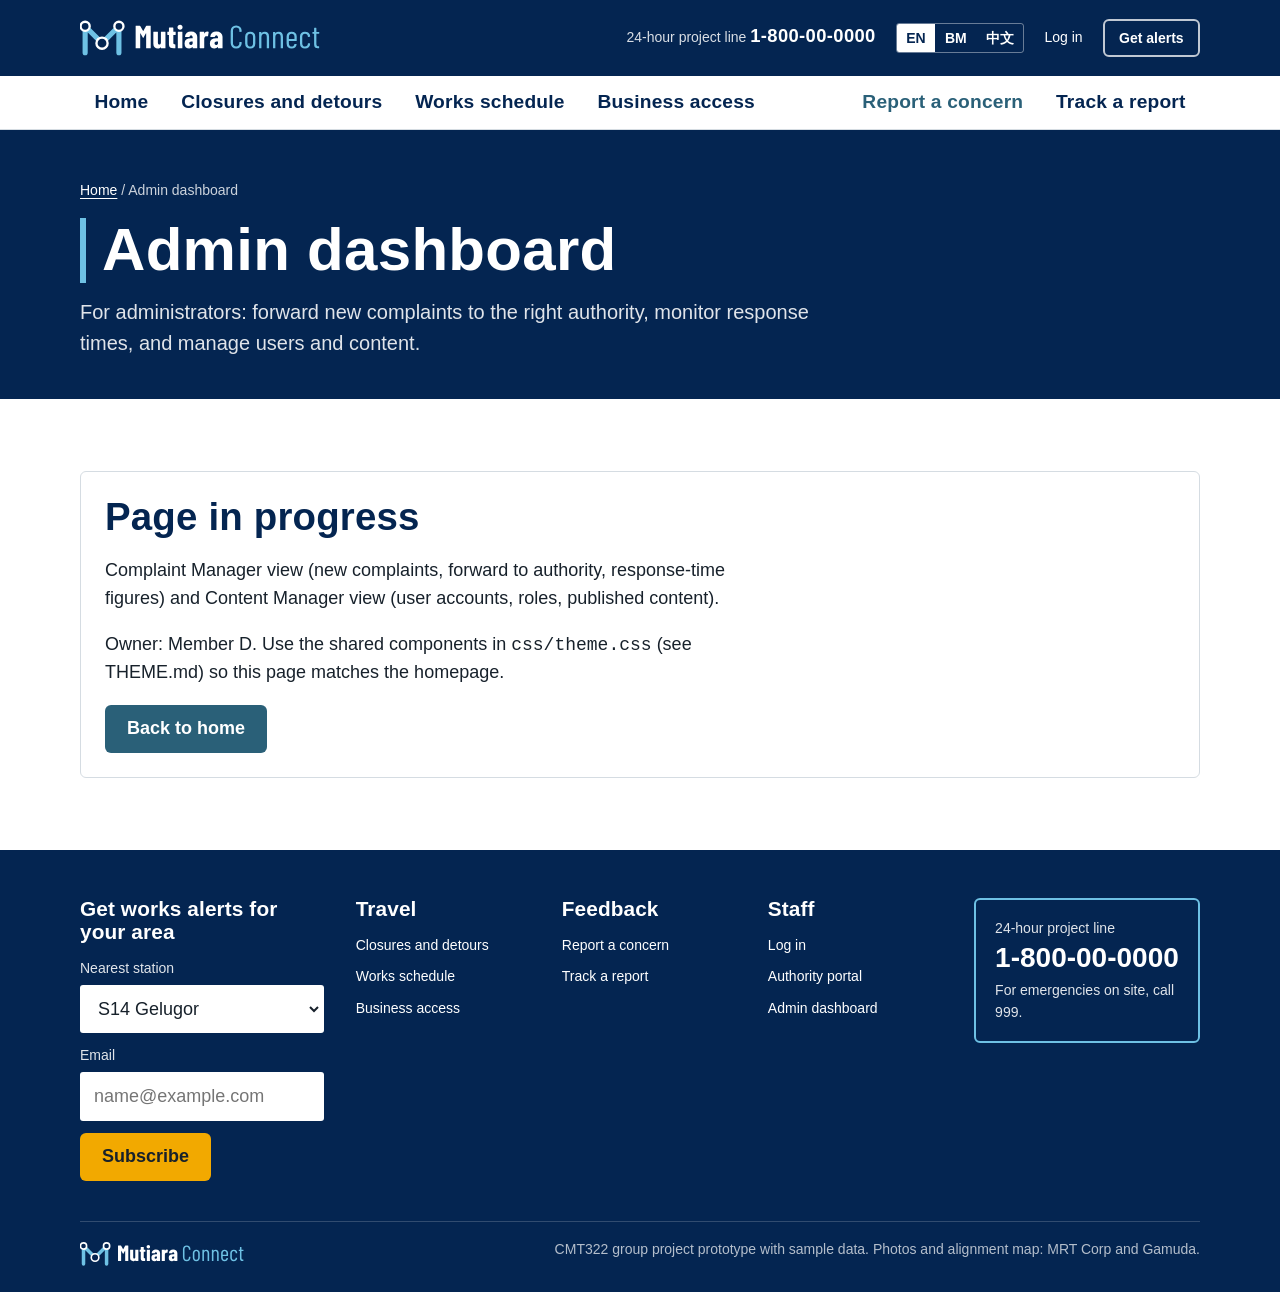
==== admin.html @ 2055960b "Add Mutiara Connect homepage, shared theme, logo and starter pages (admin, login, report, schedule, " ====
<!DOCTYPE html>
<html lang="en">
<head>
  <meta charset="utf-8">
  <meta name="viewport" content="width=device-width, initial-scale=1">
  <title>Admin dashboard | Mutiara Connect</title>
  <link rel="icon" href="images/brand/icon.svg" type="image/svg+xml">
  <link rel="stylesheet" href="css/theme.css?v=2">
  <!-- Page-specific styles go in a <style> block here or in css/admin.css -->
</head>
<body data-page="admin">
  <a class="skip-link" href="#main">Skip to main content</a>

  <!-- ===== HEADER (copy as-is to every page) ===== -->
  <header class="site-header">
    <div class="utility-bar">
      <div class="container">
        <a class="brand" href="index.html"><img src="images/brand/logo-white.svg" alt="Mutiara Connect home" width="331" height="60"></a>
        <div class="utility-links">
          <span class="hotline">24-hour project line <strong>1-800-00-0000</strong></span>
          <div class="lang-switch" role="group" aria-label="Language">
            <button type="button" aria-pressed="true">EN</button>
            <button type="button" aria-pressed="false">BM</button>
            <button type="button" aria-pressed="false">中文</button>
          </div>
          <a href="login.html">Log in</a>
          <a class="btn btn-sm btn-light" href="#alerts">Get alerts</a>
        </div>
        <button class="nav-toggle" type="button" aria-expanded="false" aria-controls="main-nav">Menu</button>
      </div>
    </div>
    <nav class="main-nav" id="main-nav" aria-label="Main">
      <div class="container">
        <ul>
          <li><a href="index.html" data-nav="home">Home</a></li>
          <li><a href="closures.html" data-nav="closures">Closures and detours</a></li>
          <li><a href="schedule.html" data-nav="schedule">Works schedule</a></li>
          <li><a href="business-access.html" data-nav="business">Business access</a></li>
          <li class="nav-report"><a href="report.html" data-nav="report">Report a concern</a></li>
          <li><a href="track.html" data-nav="track">Track a report</a></li>
        </ul>
      </div>
    </nav>
  </header>
  <!-- ===== END HEADER ===== -->

  <main id="main">
    <!-- Page header: keep this on every inner page -->
    <section class="page-header">
      <div class="container">
        <p class="breadcrumb"><a href="index.html">Home</a> / Admin dashboard</p>
        <h1>Admin dashboard</h1>
        <p>For administrators: forward new complaints to the right authority, monitor response times, and manage users and content.</p>
      </div>
    </section>

    <section class="section">
      <div class="container">
        <!-- TODO (Member D): build this page for F5 (FR13 to FR15). Delete this panel when done. -->
        <div class="panel">
          <h2>Page in progress</h2>
          <p>Complaint Manager view (new complaints, forward to authority, response-time figures) and Content Manager view (user accounts, roles, published content).</p>
          <p>Owner: Member D. Use the shared components in <code>css/theme.css</code> (see THEME.md) so this page matches the homepage.</p>
          <a class="btn btn-primary" href="index.html">Back to home</a>
        </div>
      </div>
    </section>
  </main>

  <!-- ===== FOOTER (copy as-is to every page) ===== -->
  <footer class="site-footer">
    <div class="container">
      <div class="footer-main">
        <form class="alert-signup" id="alerts" action="#alerts" onsubmit="return false">
          <h2>Get works alerts for your area</h2>
          <label for="alert-station">Nearest station</label>
          <select id="alert-station">
            <option>S14 Gelugor</option><option>S13 Jalan Universiti</option><option>S07 Jalan Tengah</option><option>S20 KOMTAR</option><option>S09 Bukit Jambul</option>
          </select>
          <label for="alert-email">Email</label>
          <input id="alert-email" type="email" placeholder="name@example.com">
          <button class="btn btn-amber" type="submit">Subscribe</button>
        </form>
        <div>
          <h2>Travel</h2>
          <ul><li><a href="closures.html">Closures and detours</a></li><li><a href="schedule.html">Works schedule</a></li><li><a href="business-access.html">Business access</a></li></ul>
        </div>
        <div>
          <h2>Feedback</h2>
          <ul><li><a href="report.html">Report a concern</a></li><li><a href="track.html">Track a report</a></li></ul>
        </div>
        <div>
          <h2>Staff</h2>
          <ul><li><a href="login.html">Log in</a></li><li><a href="authority.html">Authority portal</a></li><li><a href="admin.html">Admin dashboard</a></li></ul>
        </div>
        <div class="hotline-box">
          24-hour project line
          <span class="num">1-800-00-0000</span>
          For emergencies on site, call 999.
        </div>
      </div>
      <div class="footer-base">
        <img src="images/brand/logo-white.svg" alt="Mutiara Connect" width="331" height="60">
        <span>CMT322 group project prototype with sample data. Photos and alignment map: MRT Corp and Gamuda.</span>
      </div>
    </div>
  </footer>
  <!-- ===== END FOOTER ===== -->

  <script src="js/main.js?v=2"></script>
</body>
</html>
---- css/theme.css ----
/* =========================================================
   Mutiara Connect – shared theme
   Every page links this file. Do not restyle the header,
   nav or footer per page: change them here so all pages match.
   ========================================================= */

/* ---------- Fonts (self-hosted, work offline) ---------- */
@font-face { font-family: "Barlow Condensed"; font-weight: 600; font-display: swap;
  src: url("../fonts/barlow-condensed-latin-600-normal.woff2") format("woff2"); }
@font-face { font-family: "Barlow Condensed"; font-weight: 700; font-display: swap;
  src: url("../fonts/barlow-condensed-latin-700-normal.woff2") format("woff2"); }
@font-face { font-family: "Atkinson Hyperlegible"; font-weight: 400; font-display: swap;
  src: url("../fonts/atkinson-hyperlegible-latin-400-normal.woff2") format("woff2"); }
@font-face { font-family: "Atkinson Hyperlegible"; font-weight: 700; font-display: swap;
  src: url("../fonts/atkinson-hyperlegible-latin-700-normal.woff2") format("woff2"); }

/* ---------- Design tokens ---------- */
:root {
  /* colour */
  --navy: #042551;        /* header, footer, page headers */
  --blue: #2A6078;        /* buttons, links, primary actions */
  --blue-dark: #1F4A5D;   /* hover on blue */
  --sky: #6EC1E4;         /* the line, focus ring, accents on navy */
  --amber: #F2A900;       /* closures and alerts ONLY */
  --amber-soft: #FFF4D6;
  --ground: #F2F4F6;      /* page background bands */
  --line: #D5DCE2;        /* borders */
  --ink: #17212B;         /* body text */
  --ink-soft: #4A5866;    /* secondary text */
  --white: #FFFFFF;
  --green: #2E7D4F;       /* resolved / open */
  --red: #B3261E;         /* errors */

  /* type */
  --font-display: "Barlow Condensed", "Arial Narrow", sans-serif;
  --font-body: "Atkinson Hyperlegible", "Segoe UI", Arial, sans-serif;
  --text-sm: 0.875rem;    /* 15.75px */
  --text-base: 1.125rem;  /* 18px body: readable for elderly users */
  --text-lg: 1.25rem;
  --h1: clamp(2.5rem, 5vw, 3.75rem);
  --h2: clamp(1.9rem, 3.2vw, 2.4rem);
  --h3: 1.5rem;

  /* layout */
  --container: 1200px;
  --gutter: clamp(1rem, 4vw, 2.5rem);
  --radius-sm: 3px;       /* chips, inputs */
  --radius: 6px;          /* buttons, panels */
}

/* ---------- Base ---------- */
*, *::before, *::after { box-sizing: border-box; }
[hidden] { display: none !important; }  /* lets JS hide items even when CSS sets display */
html { -webkit-text-size-adjust: 100%; }
body {
  margin: 0;
  font-family: var(--font-body);
  font-size: var(--text-base);
  line-height: 1.55;
  color: var(--ink);
  background: var(--white);
}
img { max-width: 100%; display: block; }
h1, h2, h3, h4 {
  font-family: var(--font-display);
  font-weight: 700;
  line-height: 1.08;
  letter-spacing: 0.005em;
  margin: 0 0 0.5em;
  color: var(--navy);
}
h1 { font-size: var(--h1); }
h2 { font-size: var(--h2); }
h3 { font-size: var(--h3); font-weight: 600; }
p { margin: 0 0 1em; max-width: 68ch; }
a { color: var(--blue); text-underline-offset: 3px; }
a:hover { color: var(--blue-dark); }
:focus-visible { outline: 3px solid var(--sky); outline-offset: 2px; }

.container { max-width: var(--container); margin: 0 auto; padding: 0 var(--gutter); }
.section { padding: clamp(2.5rem, 6vw, 4.5rem) 0; }
.section--ground { background: var(--ground); }
.section-head { display: flex; align-items: baseline; justify-content: space-between; gap: 1rem; flex-wrap: wrap; margin-bottom: 1.5rem; }
.section-head h2 { margin: 0; }
.section-head p { margin: 0.25rem 0 0; color: var(--ink-soft); }
.visually-hidden { position: absolute !important; width: 1px; height: 1px; overflow: hidden; clip: rect(0 0 0 0); white-space: nowrap; }
.skip-link { position: absolute; left: 1rem; top: -3rem; background: var(--white); color: var(--navy); padding: 0.5rem 1rem; z-index: 100; font-weight: 700; }
.skip-link:focus { top: 0.5rem; }

/* ---------- Buttons ---------- */
.btn {
  display: inline-flex; align-items: center; justify-content: center; gap: 0.5rem;
  min-height: 48px; padding: 0.6rem 1.25rem;
  font: 700 var(--text-base)/1.2 var(--font-body);
  border-radius: var(--radius); border: 2px solid transparent;
  text-decoration: none; cursor: pointer;
}
.btn-primary { background: var(--blue); color: var(--white); }
.btn-primary:hover { background: var(--blue-dark); color: var(--white); }
.btn-amber { background: var(--amber); color: var(--ink); }
.btn-amber:hover { background: #DB9900; color: var(--ink); }
.btn-outline { background: transparent; color: var(--blue); border-color: var(--blue); }
.btn-outline:hover { background: var(--blue); color: var(--white); }
.btn-light { background: transparent; color: var(--white); border-color: rgba(255,255,255,.75); }
.btn-light:hover { background: var(--white); color: var(--navy); }
.btn-sm { min-height: 38px; padding: 0.35rem 0.9rem; font-size: var(--text-sm); }

/* ---------- Header: utility bar + main nav (Sydney Metro pattern) ---------- */
.utility-bar { background: var(--navy); color: var(--white); }
.utility-bar .container { display: flex; align-items: center; gap: 1.5rem; min-height: 76px; }
.brand { display: inline-flex; flex-shrink: 0; }
.brand img { height: 44px; width: auto; }
.utility-links { margin-left: auto; display: flex; align-items: center; gap: 1.25rem; font-size: var(--text-sm); }
.utility-links a { color: var(--white); text-decoration: none; }
.utility-links a:hover { text-decoration: underline; color: var(--white); }
.hotline { color: rgba(255,255,255,.85); white-space: nowrap; }
.hotline strong { color: var(--white); font: 700 1.15rem/1 var(--font-display); letter-spacing: .02em; }
.lang-switch { display: inline-flex; border: 1px solid rgba(255,255,255,.4); border-radius: var(--radius-sm); overflow: hidden; }
.lang-switch button { background: none; border: 0; color: var(--white); font: 700 var(--text-sm)/1 var(--font-body); padding: 0.45rem 0.6rem; cursor: pointer; }
.lang-switch button[aria-pressed="true"] { background: var(--white); color: var(--navy); }
.nav-toggle { display: none; margin-left: auto; background: none; border: 2px solid rgba(255,255,255,.6); color: var(--white); border-radius: var(--radius); font: 700 var(--text-sm)/1 var(--font-body); padding: 0.6rem 0.8rem; cursor: pointer; }

.main-nav { background: var(--white); border-bottom: 1px solid var(--line); }
.main-nav ul { list-style: none; margin: 0; padding: 0; display: flex; gap: 0.25rem; }
.main-nav a {
  display: block; padding: 1rem 0.9rem 0.85rem;
  font: 600 1.2rem/1 var(--font-display); letter-spacing: 0.01em;
  color: var(--navy); text-decoration: none;
  border-bottom: 4px solid transparent;
}
.main-nav a:hover { border-bottom-color: var(--line); }
.main-nav a[aria-current="page"] { border-bottom-color: var(--sky); }
.main-nav li.nav-report { margin-left: auto; }
.main-nav li.nav-report a { color: var(--blue); }

/* ---------- Inner page header (use on every page except home) ---------- */
.page-header { background: var(--navy); color: var(--white); padding: 2.25rem 0 2.5rem; }
.page-header .breadcrumb { font-size: var(--text-sm); margin-bottom: 1rem; color: rgba(255,255,255,.8); }
.page-header .breadcrumb a { color: var(--white); }
.page-header h1 { color: var(--white); margin: 0; padding-left: 1rem; border-left: 6px solid var(--sky); }
.page-header p { margin: 0.9rem 0 0; color: rgba(255,255,255,.88); font-size: var(--text-lg); }

/* ---------- Signage chips ---------- */
.station {
  display: inline-flex; align-items: stretch; border: 2px solid var(--navy); border-radius: var(--radius-sm);
  font: 600 1rem/1 var(--font-display); text-decoration: none; color: var(--navy); background: var(--white);
  white-space: nowrap;
}
.station b { background: var(--navy); color: var(--white); padding: 0.25rem 0.4rem; font-weight: 700; }
.station span { padding: 0.25rem 0.5rem; }
a.station:hover { background: var(--ground); color: var(--navy); }
.tag {
  display: inline-block; padding: 0.2rem 0.55rem; border-radius: var(--radius-sm);
  font: 700 var(--text-sm)/1.3 var(--font-body);
}
.tag-closure { background: var(--amber); color: var(--ink); }
.tag-lane { background: var(--amber-soft); color: #6B4A00; border: 1px solid #E8C870; }
.tag-walk { background: #E3F4FB; color: #0E4A63; border: 1px solid #A9DDF1; }
.tag-business { background: #E8EEF2; color: var(--blue-dark); border: 1px solid #C3D1DA; }

/* ---------- Notice list (traffic announcements) ---------- */
.notice-list { list-style: none; margin: 0; padding: 0; border-top: 1px solid var(--line); }
.notice { display: grid; grid-template-columns: 88px 1fr auto; gap: 1.25rem; padding: 1.25rem 0; border-bottom: 1px solid var(--line); align-items: start; }
.date-block { text-align: center; border: 2px solid var(--navy); border-radius: var(--radius-sm); overflow: hidden; font-family: var(--font-display); color: var(--navy); }
.date-block .d { display: block; font-size: 2.1rem; font-weight: 700; line-height: 1; padding: 0.45rem 0 0.15rem; }
.date-block .m { display: block; font-size: 1.05rem; font-weight: 600; padding-bottom: 0.4rem; }
.date-block .y { display: block; background: var(--navy); color: var(--white); font-size: 0.95rem; font-weight: 600; padding: 0.15rem 0; }
.notice h3 { font-size: 1.35rem; margin: 0.35rem 0 0.4rem; }
.notice h3 a { color: var(--navy); text-decoration: none; }
.notice h3 a:hover { text-decoration: underline; }
.notice-meta { display: flex; flex-wrap: wrap; gap: 0.5rem 1.25rem; color: var(--ink-soft); font-size: var(--text-sm); margin: 0 0 0.6rem; }
.notice-meta dt { font-weight: 700; color: var(--ink); display: inline; }
.notice-meta dd { display: inline; margin: 0 0 0 0.3rem; }
.notice-places { display: flex; flex-wrap: wrap; gap: 0.5rem; }
.notice .btn { align-self: center; }

/* ---------- Panels & forms ---------- */
.panel { background: var(--white); border: 1px solid var(--line); border-radius: var(--radius); padding: 1.5rem; }
.field { margin-bottom: 1.25rem; }
.field label { display: block; font-weight: 700; margin-bottom: 0.35rem; }
.field .help { display: block; color: var(--ink-soft); font-size: var(--text-sm); margin-bottom: 0.35rem; }
input[type="text"], input[type="email"], input[type="password"], input[type="tel"], input[type="date"], select, textarea {
  width: 100%; min-height: 48px; padding: 0.6rem 0.75rem;
  font: var(--text-base)/1.4 var(--font-body); color: var(--ink);
  background: var(--white); border: 2px solid #8A97A3; border-radius: var(--radius-sm);
}
textarea { min-height: 140px; resize: vertical; }
input:focus, select:focus, textarea:focus { border-color: var(--blue); }
.field.has-error input, .field.has-error select, .field.has-error textarea { border-color: var(--red); }
.error-text { color: var(--red); font-weight: 700; font-size: var(--text-sm); }

/* ---------- Complaint status steps (Track a report) ---------- */
.status-steps { list-style: none; margin: 0; padding: 0; display: grid; grid-template-columns: repeat(4, 1fr); counter-reset: none; }
.status-steps li { position: relative; padding-top: 2rem; font-weight: 700; color: var(--ink-soft); font-size: var(--text-sm); }
.status-steps li::before { content: ""; position: absolute; top: 0.45rem; left: 0; right: 0; height: 4px; background: var(--line); }
.status-steps li::after { content: ""; position: absolute; top: 0; left: 0; width: 18px; height: 18px; border-radius: 50%; background: var(--white); border: 3px solid var(--line); }
.status-steps li.done, .status-steps li.current { color: var(--navy); }
.status-steps li.done::before, .status-steps li.current::before { background: var(--sky); }
.status-steps li.done::after { background: var(--sky); border-color: var(--sky); }
.status-steps li.current::after { border-color: var(--navy); background: var(--white); }

/* ---------- Tables (admin / authority) ---------- */
.table { width: 100%; border-collapse: collapse; font-size: var(--text-sm); }
.table th { text-align: left; background: var(--ground); color: var(--navy); font-family: var(--font-display); font-size: 1.05rem; font-weight: 600; padding: 0.7rem 0.75rem; border-bottom: 2px solid var(--navy); }
.table td { padding: 0.75rem; border-bottom: 1px solid var(--line); vertical-align: top; }

/* ---------- Footer ---------- */
.site-footer { background: var(--navy); color: rgba(255,255,255,.88); font-size: var(--text-sm); }
.site-footer a { color: var(--white); text-decoration: none; }
.site-footer a:hover { text-decoration: underline; color: var(--white); }
.footer-main { display: grid; grid-template-columns: 1.4fr 1fr 1fr 1fr 1.2fr; gap: 2rem; padding: 3rem 0 2.5rem; }
.site-footer h2 { color: var(--white); font-size: 1.3rem; margin-bottom: 0.9rem; }
.site-footer ul { list-style: none; margin: 0; padding: 0; display: grid; gap: 0.6rem; }
.alert-signup label { display: block; margin-bottom: 0.35rem; }
.alert-signup select, .alert-signup input { margin-bottom: 0.75rem; border-color: transparent; }
.hotline-box { border: 2px solid var(--sky); border-radius: var(--radius); padding: 1.1rem 1.2rem; align-self: start; }
.hotline-box .num { display: block; white-space: nowrap; font: 700 1.75rem/1.1 var(--font-display); color: var(--white); margin: 0.2rem 0 0.4rem; }
.footer-base { border-top: 1px solid rgba(255,255,255,.18); padding: 1.1rem 0 1.4rem; display: flex; justify-content: space-between; gap: 1rem; flex-wrap: wrap; color: rgba(255,255,255,.7); }
.footer-base img { height: 30px; width: auto; }

/* ---------- Responsive ---------- */
@media (max-width: 1080px) {
  .hotline { display: none; }
  .footer-main { grid-template-columns: 1fr 1fr; }
}
@media (max-width: 860px) {
  .utility-links { display: none; }
  .nav-toggle { display: inline-block; }
  .main-nav { display: none; }
  .nav-open .main-nav, .nav-open .utility-links { display: block; }
  .nav-open .utility-links { margin: 0; padding: 0 var(--gutter) 1rem; background: var(--navy); }
  .nav-open .utility-links > * { display: inline-flex; margin: 0.5rem 1rem 0 0; }
  .main-nav ul { flex-direction: column; }
  .main-nav li.nav-report { margin-left: 0; }
  .main-nav a { border-bottom: 1px solid var(--line); border-left: 4px solid transparent; padding: 0.9rem 1rem; }
  .main-nav a[aria-current="page"] { border-left-color: var(--sky); border-bottom-color: var(--line); }
  .notice { grid-template-columns: 72px 1fr; }
  .notice .btn { grid-column: 2; justify-self: start; }
  .status-steps { grid-template-columns: repeat(2, 1fr); row-gap: 1.25rem; }
}
@media (max-width: 560px) {
  .footer-main { grid-template-columns: 1fr; }
  .brand img { height: 38px; }
}
@media (prefers-reduced-motion: reduce) {
  * { scroll-behavior: auto !important; transition: none !important; animation: none !important; }
}
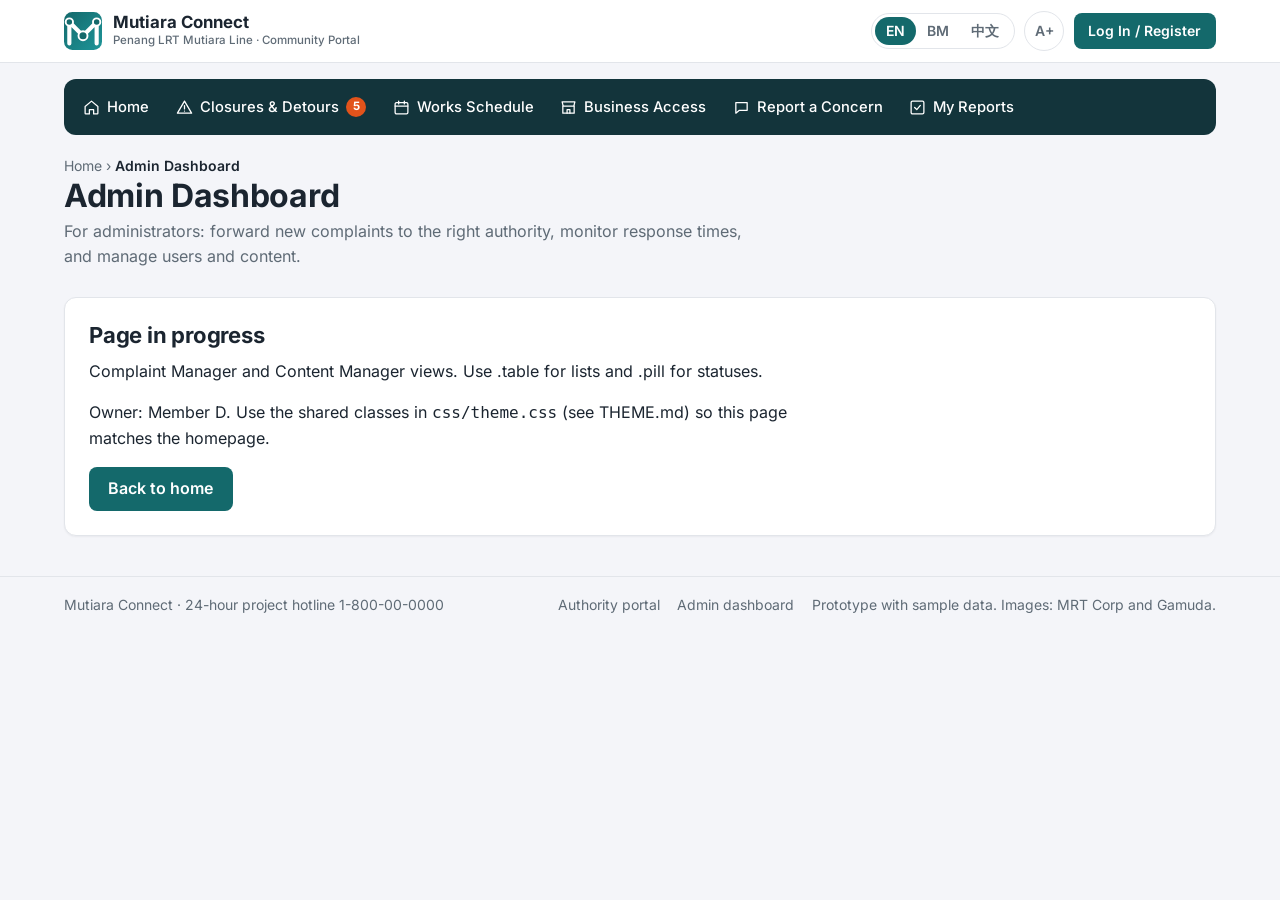
==== commit 614c8db2: "New update on Homepage design and added new fonts for better readability. Updated various HTML and C" ====
--- a/admin.html
+++ b/admin.html
@@ -3,110 +3,78 @@
 <head>
   <meta charset="utf-8">
   <meta name="viewport" content="width=device-width, initial-scale=1">
-  <title>Admin dashboard | Mutiara Connect</title>
+  <title>Admin Dashboard | Mutiara Connect</title>
   <link rel="icon" href="images/brand/icon.svg" type="image/svg+xml">
-  <link rel="stylesheet" href="css/theme.css?v=2">
-  <!-- Page-specific styles go in a <style> block here or in css/admin.css -->
+  <link rel="stylesheet" href="css/theme.css?v=3">
+  <!-- Page-specific styles: add a <style> block here or css/admin.css -->
 </head>
 <body data-page="admin">
   <a class="skip-link" href="#main">Skip to main content</a>
 
-  <!-- ===== HEADER (copy as-is to every page) ===== -->
-  <header class="site-header">
-    <div class="utility-bar">
+  <!-- ===== HEADER (identical on every page) ===== -->
+  <header>
+    <div class="site-top">
       <div class="container">
-        <a class="brand" href="index.html"><img src="images/brand/logo-white.svg" alt="Mutiara Connect home" width="331" height="60"></a>
-        <div class="utility-links">
-          <span class="hotline">24-hour project line <strong>1-800-00-0000</strong></span>
+        <a class="brand" href="index.html">
+          <img src="images/brand/icon.svg" alt="" width="38" height="38">
+          <span><span class="brand-name">Mutiara Connect</span><span class="brand-sub">Penang LRT Mutiara Line · Community Portal</span></span>
+        </a>
+        <div class="top-actions">
           <div class="lang-switch" role="group" aria-label="Language">
             <button type="button" aria-pressed="true">EN</button>
             <button type="button" aria-pressed="false">BM</button>
             <button type="button" aria-pressed="false">中文</button>
           </div>
-          <a href="login.html">Log in</a>
-          <a class="btn btn-sm btn-light" href="#alerts">Get alerts</a>
+          <button class="text-size" type="button" aria-pressed="false" aria-label="Larger text">A+</button>
+          <a class="btn btn-primary btn-sm" href="login.html">Log In / Register</a>
         </div>
         <button class="nav-toggle" type="button" aria-expanded="false" aria-controls="main-nav">Menu</button>
       </div>
     </div>
-    <nav class="main-nav" id="main-nav" aria-label="Main">
-      <div class="container">
-        <ul>
-          <li><a href="index.html" data-nav="home">Home</a></li>
-          <li><a href="closures.html" data-nav="closures">Closures and detours</a></li>
-          <li><a href="schedule.html" data-nav="schedule">Works schedule</a></li>
-          <li><a href="business-access.html" data-nav="business">Business access</a></li>
-          <li class="nav-report"><a href="report.html" data-nav="report">Report a concern</a></li>
-          <li><a href="track.html" data-nav="track">Track a report</a></li>
-        </ul>
-      </div>
+    <nav class="main-nav container" id="main-nav" aria-label="Main">
+      <ul>
+        <li><a href="index.html" data-nav="home"><svg viewBox="0 0 24 24" fill="none" stroke="currentColor" stroke-width="1.8" stroke-linecap="round" stroke-linejoin="round" aria-hidden="true"><path d="M3 10.5 12 3l9 7.5V20a1 1 0 0 1-1 1h-5v-6H9v6H4a1 1 0 0 1-1-1z"/></svg>Home</a></li>
+        <li><a href="closures.html" data-nav="closures"><svg viewBox="0 0 24 24" fill="none" stroke="currentColor" stroke-width="1.8" stroke-linecap="round" stroke-linejoin="round" aria-hidden="true"><path d="M12 3 2 20h20z"/><path d="M12 9.5v4.5"/><path d="M12 17h.01"/></svg>Closures &amp; Detours <span class="count" aria-label="5 active closures">5</span></a></li>
+        <li><a href="schedule.html" data-nav="schedule"><svg viewBox="0 0 24 24" fill="none" stroke="currentColor" stroke-width="1.8" stroke-linecap="round" stroke-linejoin="round" aria-hidden="true"><rect x="3" y="5" width="18" height="16" rx="2"/><path d="M3 10h18M8 3v4M16 3v4"/></svg>Works Schedule</a></li>
+        <li><a href="business-access.html" data-nav="business"><svg viewBox="0 0 24 24" fill="none" stroke="currentColor" stroke-width="1.8" stroke-linecap="round" stroke-linejoin="round" aria-hidden="true"><path d="M4 10v10h16V10"/><path d="M3 4h18l-1.5 6h-15z"/><path d="M10 20v-5h4v5"/></svg>Business Access</a></li>
+        <li><a href="report.html" data-nav="report"><svg viewBox="0 0 24 24" fill="none" stroke="currentColor" stroke-width="1.8" stroke-linecap="round" stroke-linejoin="round" aria-hidden="true"><path d="M4 5h16v11H9l-5 4z"/></svg>Report a Concern</a></li>
+        <li><a href="track.html" data-nav="track"><svg viewBox="0 0 24 24" fill="none" stroke="currentColor" stroke-width="1.8" stroke-linecap="round" stroke-linejoin="round" aria-hidden="true"><rect x="3" y="3" width="18" height="18" rx="2"/><path d="m8 12 3 3 5-6"/></svg>My Reports</a></li>
+      </ul>
     </nav>
   </header>
   <!-- ===== END HEADER ===== -->
 
-  <main id="main">
-    <!-- Page header: keep this on every inner page -->
+  <main id="main" class="container">
     <section class="page-header">
-      <div class="container">
-        <p class="breadcrumb"><a href="index.html">Home</a> / Admin dashboard</p>
-        <h1>Admin dashboard</h1>
-        <p>For administrators: forward new complaints to the right authority, monitor response times, and manage users and content.</p>
-      </div>
+      <p class="breadcrumb"><a href="index.html">Home</a> › <span aria-current="page">Admin Dashboard</span></p>
+      <h1>Admin Dashboard</h1>
+      <p>For administrators: forward new complaints to the right authority, monitor response times, and manage users and content.</p>
     </section>
 
     <section class="section">
-      <div class="container">
-        <!-- TODO (Member D): build this page for F5 (FR13 to FR15). Delete this panel when done. -->
-        <div class="panel">
-          <h2>Page in progress</h2>
-          <p>Complaint Manager view (new complaints, forward to authority, response-time figures) and Content Manager view (user accounts, roles, published content).</p>
-          <p>Owner: Member D. Use the shared components in <code>css/theme.css</code> (see THEME.md) so this page matches the homepage.</p>
-          <a class="btn btn-primary" href="index.html">Back to home</a>
-        </div>
+      <!-- TODO (Member D): build this page for F5 (FR13 to FR15). Delete this card when done. -->
+      <div class="card">
+        <h2>Page in progress</h2>
+        <p>Complaint Manager and Content Manager views. Use .table for lists and .pill for statuses.</p>
+        <p>Owner: Member D. Use the shared classes in <code>css/theme.css</code> (see THEME.md) so this page matches the homepage.</p>
+        <a class="btn btn-primary" href="index.html">Back to home</a>
       </div>
     </section>
   </main>
 
-  <!-- ===== FOOTER (copy as-is to every page) ===== -->
+  <!-- ===== FOOTER (identical on every page) ===== -->
   <footer class="site-footer">
     <div class="container">
-      <div class="footer-main">
-        <form class="alert-signup" id="alerts" action="#alerts" onsubmit="return false">
-          <h2>Get works alerts for your area</h2>
-          <label for="alert-station">Nearest station</label>
-          <select id="alert-station">
-            <option>S14 Gelugor</option><option>S13 Jalan Universiti</option><option>S07 Jalan Tengah</option><option>S20 KOMTAR</option><option>S09 Bukit Jambul</option>
-          </select>
-          <label for="alert-email">Email</label>
-          <input id="alert-email" type="email" placeholder="name@example.com">
-          <button class="btn btn-amber" type="submit">Subscribe</button>
-        </form>
-        <div>
-          <h2>Travel</h2>
-          <ul><li><a href="closures.html">Closures and detours</a></li><li><a href="schedule.html">Works schedule</a></li><li><a href="business-access.html">Business access</a></li></ul>
-        </div>
-        <div>
-          <h2>Feedback</h2>
-          <ul><li><a href="report.html">Report a concern</a></li><li><a href="track.html">Track a report</a></li></ul>
-        </div>
-        <div>
-          <h2>Staff</h2>
-          <ul><li><a href="login.html">Log in</a></li><li><a href="authority.html">Authority portal</a></li><li><a href="admin.html">Admin dashboard</a></li></ul>
-        </div>
-        <div class="hotline-box">
-          24-hour project line
-          <span class="num">1-800-00-0000</span>
-          For emergencies on site, call 999.
-        </div>
-      </div>
-      <div class="footer-base">
-        <img src="images/brand/logo-white.svg" alt="Mutiara Connect" width="331" height="60">
-        <span>CMT322 group project prototype with sample data. Photos and alignment map: MRT Corp and Gamuda.</span>
-      </div>
+      <span>Mutiara Connect · 24-hour project hotline 1-800-00-0000</span>
+      <nav aria-label="Footer">
+        <a href="authority.html">Authority portal</a>
+        <a href="admin.html">Admin dashboard</a>
+        <span>Prototype with sample data. Images: MRT Corp and Gamuda.</span>
+      </nav>
     </div>
   </footer>
   <!-- ===== END FOOTER ===== -->
 
-  <script src="js/main.js?v=2"></script>
+  <script src="js/main.js?v=3"></script>
 </body>
 </html>
--- a/css/theme.css
+++ b/css/theme.css
@@ -1,246 +1,215 @@
 /* =========================================================
-   Mutiara Connect – shared theme
-   Every page links this file. Do not restyle the header,
-   nav or footer per page: change them here so all pages match.
+   Mutiara Connect – shared theme (team layout)
+   Every page links this file. Change the header, nav or
+   footer here, never per page, so all pages stay identical.
    ========================================================= */
 
-/* ---------- Fonts (self-hosted, work offline) ---------- */
-@font-face { font-family: "Barlow Condensed"; font-weight: 600; font-display: swap;
-  src: url("../fonts/barlow-condensed-latin-600-normal.woff2") format("woff2"); }
-@font-face { font-family: "Barlow Condensed"; font-weight: 700; font-display: swap;
-  src: url("../fonts/barlow-condensed-latin-700-normal.woff2") format("woff2"); }
-@font-face { font-family: "Atkinson Hyperlegible"; font-weight: 400; font-display: swap;
-  src: url("../fonts/atkinson-hyperlegible-latin-400-normal.woff2") format("woff2"); }
-@font-face { font-family: "Atkinson Hyperlegible"; font-weight: 700; font-display: swap;
-  src: url("../fonts/atkinson-hyperlegible-latin-700-normal.woff2") format("woff2"); }
+/* ---------- Font: Inter (self-hosted, works offline) ---------- */
+@font-face { font-family: "Inter"; font-weight: 400; font-display: swap; src: url("../fonts/inter-latin-400-normal.woff2") format("woff2"); }
+@font-face { font-family: "Inter"; font-weight: 500; font-display: swap; src: url("../fonts/inter-latin-500-normal.woff2") format("woff2"); }
+@font-face { font-family: "Inter"; font-weight: 600; font-display: swap; src: url("../fonts/inter-latin-600-normal.woff2") format("woff2"); }
+@font-face { font-family: "Inter"; font-weight: 700; font-display: swap; src: url("../fonts/inter-latin-700-normal.woff2") format("woff2"); }
 
 /* ---------- Design tokens ---------- */
 :root {
-  /* colour */
-  --navy: #042551;        /* header, footer, page headers */
-  --blue: #2A6078;        /* buttons, links, primary actions */
-  --blue-dark: #1F4A5D;   /* hover on blue */
-  --sky: #6EC1E4;         /* the line, focus ring, accents on navy */
-  --amber: #F2A900;       /* closures and alerts ONLY */
-  --amber-soft: #FFF4D6;
-  --ground: #F2F4F6;      /* page background bands */
-  --line: #D5DCE2;        /* borders */
-  --ink: #17212B;         /* body text */
-  --ink-soft: #4A5866;    /* secondary text */
-  --white: #FFFFFF;
-  --green: #2E7D4F;       /* resolved / open */
-  --red: #B3261E;         /* errors */
+  /* colour (sampled from the team's pages) */
+  --nav: #13343B;          /* dark teal nav bar */
+  --teal: #14696B;         /* buttons, links, active tab */
+  --teal-dark: #0F5254;    /* hover */
+  --teal-mid: #2A8A8C;     /* active nav pill, the line */
+  --teal-soft: #E3F2F2;    /* light teal fills */
+  --bg: #F4F5F9;           /* page background, input fill */
+  --card: #FFFFFF;
+  --border: #E2E5EA;
+  --ink: #1B2530;          /* headings and body */
+  --muted: #5F6B76;        /* secondary text */
+  --orange: #E2531B;       /* counts and closure markers */
+  --amber-bg: #FFF1DC; --amber-ink: #8A5300;    /* In action, lane closure */
+  --green-bg: #DFF5E8; --green-ink: #1E7A46;    /* Resolved */
+  --blue-bg: #E4EEFB;  --blue-ink: #2B5C93;     /* Forwarded, pedestrian */
+  --red-bg: #FDE8E1;   --red-ink: #B23A0E;      /* Road closure */
+  --error: #B42318;
 
   /* type */
-  --font-display: "Barlow Condensed", "Arial Narrow", sans-serif;
-  --font-body: "Atkinson Hyperlegible", "Segoe UI", Arial, sans-serif;
-  --text-sm: 0.875rem;    /* 15.75px */
-  --text-base: 1.125rem;  /* 18px body: readable for elderly users */
-  --text-lg: 1.25rem;
-  --h1: clamp(2.5rem, 5vw, 3.75rem);
-  --h2: clamp(1.9rem, 3.2vw, 2.4rem);
-  --h3: 1.5rem;
-
-  /* layout */
+  --font: "Inter", "Segoe UI", Arial, sans-serif;
+  --text-xs: 0.8125rem;    /* 13px */
+  --text-sm: 0.875rem;     /* 14px */
+  --text-base: 1rem;       /* 16px */
+  --text-lg: 1.125rem;
+
+  /* shape */
   --container: 1200px;
-  --gutter: clamp(1rem, 4vw, 2.5rem);
-  --radius-sm: 3px;       /* chips, inputs */
-  --radius: 6px;          /* buttons, panels */
+  --pad: clamp(0.875rem, 2.5vw, 1.5rem);
+  --r-sm: 8px;             /* buttons, inputs */
+  --r: 12px;               /* cards, nav bar */
+  --r-lg: 16px;            /* hero */
+  --shadow: 0 1px 2px rgba(16, 24, 40, .05);
 }
 
 /* ---------- Base ---------- */
 *, *::before, *::after { box-sizing: border-box; }
 [hidden] { display: none !important; }  /* lets JS hide items even when CSS sets display */
 html { -webkit-text-size-adjust: 100%; }
-body {
-  margin: 0;
-  font-family: var(--font-body);
-  font-size: var(--text-base);
-  line-height: 1.55;
-  color: var(--ink);
-  background: var(--white);
-}
+body { margin: 0; font-family: var(--font); font-size: var(--text-base); line-height: 1.55; color: var(--ink); background: var(--bg); }
 img { max-width: 100%; display: block; }
-h1, h2, h3, h4 {
-  font-family: var(--font-display);
-  font-weight: 700;
-  line-height: 1.08;
-  letter-spacing: 0.005em;
-  margin: 0 0 0.5em;
-  color: var(--navy);
-}
-h1 { font-size: var(--h1); }
-h2 { font-size: var(--h2); }
-h3 { font-size: var(--h3); font-weight: 600; }
-p { margin: 0 0 1em; max-width: 68ch; }
-a { color: var(--blue); text-underline-offset: 3px; }
-a:hover { color: var(--blue-dark); }
-:focus-visible { outline: 3px solid var(--sky); outline-offset: 2px; }
-
-.container { max-width: var(--container); margin: 0 auto; padding: 0 var(--gutter); }
-.section { padding: clamp(2.5rem, 6vw, 4.5rem) 0; }
-.section--ground { background: var(--ground); }
-.section-head { display: flex; align-items: baseline; justify-content: space-between; gap: 1rem; flex-wrap: wrap; margin-bottom: 1.5rem; }
+h1, h2, h3, h4 { font-weight: 700; line-height: 1.2; margin: 0 0 0.5em; color: var(--ink); letter-spacing: -0.01em; }
+h1 { font-size: clamp(1.75rem, 3vw, 2rem); }
+h2 { font-size: 1.375rem; }
+h3 { font-size: 1.125rem; font-weight: 600; }
+p { margin: 0 0 1em; max-width: 70ch; }
+a { color: var(--teal); }
+a:hover { color: var(--teal-dark); }
+:focus-visible { outline: 3px solid #7FD3D5; outline-offset: 2px; }
+.container { max-width: var(--container); margin: 0 auto; padding: 0 var(--pad); }
+.visually-hidden { position: absolute !important; width: 1px; height: 1px; overflow: hidden; clip: rect(0 0 0 0); white-space: nowrap; }
+.skip-link { position: absolute; left: 1rem; top: -3rem; background: var(--card); color: var(--teal); padding: 0.5rem 1rem; z-index: 100; font-weight: 600; border-radius: var(--r-sm); }
+.skip-link:focus { top: 0.5rem; }
+#main { padding-bottom: 2.5rem; }
+
+/* ---------- Buttons ---------- */
+.btn { display: inline-flex; align-items: center; justify-content: center; gap: 0.45rem; min-height: 44px; padding: 0.6rem 1.15rem; font: 600 var(--text-base)/1.2 var(--font); border-radius: var(--r-sm); border: 1.5px solid transparent; text-decoration: none; cursor: pointer; white-space: nowrap; }
+.btn-primary { background: var(--teal); color: #fff; }
+.btn-primary:hover { background: var(--teal-dark); color: #fff; }
+.btn-outline { background: var(--card); color: var(--teal); border-color: var(--teal); }
+.btn-outline:hover { background: var(--teal-soft); color: var(--teal-dark); }
+.btn-white { background: #fff; color: var(--teal); }
+.btn-white:hover { background: var(--teal-soft); color: var(--teal-dark); }
+.btn-ghost-light { background: transparent; color: #fff; border-color: rgba(255,255,255,.8); }
+.btn-ghost-light:hover { background: rgba(255,255,255,.12); color: #fff; }
+.btn-sm { min-height: 36px; padding: 0.35rem 0.85rem; font-size: var(--text-sm); }
+/* kept for older markup */
+.btn-amber { background: var(--teal); color: #fff; }
+.btn-light { background: transparent; color: #fff; border-color: rgba(255,255,255,.8); }
+
+/* ---------- Header ---------- */
+.site-top { background: var(--card); border-bottom: 1px solid var(--border); }
+.site-top .container { display: flex; align-items: center; gap: 1rem; min-height: 62px; }
+.brand { display: inline-flex; align-items: center; gap: 0.7rem; text-decoration: none; color: var(--ink); }
+.brand img { width: 38px; height: 38px; }
+.brand-name { display: block; font-weight: 700; font-size: 1.05rem; line-height: 1.2; }
+.brand-sub { display: block; font-size: 0.72rem; color: var(--muted); font-weight: 500; }
+.top-actions { margin-left: auto; display: flex; align-items: center; gap: 0.6rem; }
+.lang-switch { display: inline-flex; background: var(--card); border: 1px solid var(--border); border-radius: 999px; padding: 3px; }
+.lang-switch button { border: 0; background: none; font: 600 var(--text-sm)/1 var(--font); color: var(--muted); padding: 0.45rem 0.7rem; border-radius: 999px; cursor: pointer; }
+.lang-switch button[aria-pressed="true"] { background: var(--teal); color: #fff; }
+.text-size { border: 1px solid var(--border); background: var(--card); border-radius: 999px; width: 40px; height: 40px; font: 600 var(--text-sm)/1 var(--font); color: var(--muted); cursor: pointer; }
+.text-size[aria-pressed="true"] { background: var(--teal-soft); color: var(--teal); border-color: var(--teal); }
+html.large-text { font-size: 112.5%; }
+.nav-toggle { display: none; margin-left: auto; border: 1px solid var(--border); background: var(--card); border-radius: var(--r-sm); padding: 0.55rem 0.8rem; font: 600 var(--text-sm)/1 var(--font); color: var(--ink); cursor: pointer; }
+
+.main-nav { padding-top: 1rem; }
+.main-nav ul { list-style: none; margin: 0; padding: 0.45rem; display: flex; gap: 0.15rem; flex-wrap: nowrap; overflow-x: auto; background: var(--nav); border-radius: var(--r); }
+.main-nav a { display: inline-flex; align-items: center; gap: 0.45rem; padding: 0.6rem 0.75rem; border-radius: var(--r-sm); color: #fff; text-decoration: none; font-weight: 500; font-size: 0.92rem; white-space: nowrap; }
+.main-nav a:hover { background: rgba(255,255,255,.08); color: #fff; }
+.main-nav a[aria-current="page"] { background: var(--teal-mid); }
+.main-nav svg { width: 17px; height: 17px; flex: none; }
+.count { display: inline-grid; place-items: center; min-width: 20px; height: 20px; padding: 0 6px; border-radius: 999px; background: var(--orange); color: #fff; font-size: 0.72rem; font-weight: 700; }
+
+/* ---------- Page title (inner pages) ---------- */
+.page-header { padding: 1.25rem 0 0.5rem; }
+.breadcrumb { font-size: var(--text-sm); color: var(--muted); margin: 0 0 0.35rem; }
+.breadcrumb a { color: var(--muted); text-decoration: none; }
+.breadcrumb a:hover { color: var(--teal); text-decoration: underline; }
+.breadcrumb [aria-current] { color: var(--ink); font-weight: 600; }
+.page-header h1 { margin: 0 0 0.25rem; }
+.page-header p { color: var(--muted); margin: 0; }
+
+/* ---------- Cards & sections ---------- */
+.section { padding-top: 1.25rem; }
+.card { background: var(--card); border: 1px solid var(--border); border-radius: var(--r); padding: 1.5rem; box-shadow: var(--shadow); }
+.panel { background: var(--card); border: 1px solid var(--border); border-radius: var(--r); padding: 1.5rem; box-shadow: var(--shadow); }
+.card-head { display: flex; align-items: flex-start; justify-content: space-between; gap: 1rem; flex-wrap: wrap; margin-bottom: 1rem; }
+.card-head h2 { margin: 0; }
+.card-head p { margin: 0.2rem 0 0; color: var(--muted); font-size: var(--text-sm); }
+.section-head { display: flex; align-items: flex-start; justify-content: space-between; gap: 1rem; flex-wrap: wrap; margin-bottom: 1rem; }
 .section-head h2 { margin: 0; }
-.section-head p { margin: 0.25rem 0 0; color: var(--ink-soft); }
-.visually-hidden { position: absolute !important; width: 1px; height: 1px; overflow: hidden; clip: rect(0 0 0 0); white-space: nowrap; }
-.skip-link { position: absolute; left: 1rem; top: -3rem; background: var(--white); color: var(--navy); padding: 0.5rem 1rem; z-index: 100; font-weight: 700; }
-.skip-link:focus { top: 0.5rem; }
-
-/* ---------- Buttons ---------- */
-.btn {
-  display: inline-flex; align-items: center; justify-content: center; gap: 0.5rem;
-  min-height: 48px; padding: 0.6rem 1.25rem;
-  font: 700 var(--text-base)/1.2 var(--font-body);
-  border-radius: var(--radius); border: 2px solid transparent;
-  text-decoration: none; cursor: pointer;
-}
-.btn-primary { background: var(--blue); color: var(--white); }
-.btn-primary:hover { background: var(--blue-dark); color: var(--white); }
-.btn-amber { background: var(--amber); color: var(--ink); }
-.btn-amber:hover { background: #DB9900; color: var(--ink); }
-.btn-outline { background: transparent; color: var(--blue); border-color: var(--blue); }
-.btn-outline:hover { background: var(--blue); color: var(--white); }
-.btn-light { background: transparent; color: var(--white); border-color: rgba(255,255,255,.75); }
-.btn-light:hover { background: var(--white); color: var(--navy); }
-.btn-sm { min-height: 38px; padding: 0.35rem 0.9rem; font-size: var(--text-sm); }
-
-/* ---------- Header: utility bar + main nav (Sydney Metro pattern) ---------- */
-.utility-bar { background: var(--navy); color: var(--white); }
-.utility-bar .container { display: flex; align-items: center; gap: 1.5rem; min-height: 76px; }
-.brand { display: inline-flex; flex-shrink: 0; }
-.brand img { height: 44px; width: auto; }
-.utility-links { margin-left: auto; display: flex; align-items: center; gap: 1.25rem; font-size: var(--text-sm); }
-.utility-links a { color: var(--white); text-decoration: none; }
-.utility-links a:hover { text-decoration: underline; color: var(--white); }
-.hotline { color: rgba(255,255,255,.85); white-space: nowrap; }
-.hotline strong { color: var(--white); font: 700 1.15rem/1 var(--font-display); letter-spacing: .02em; }
-.lang-switch { display: inline-flex; border: 1px solid rgba(255,255,255,.4); border-radius: var(--radius-sm); overflow: hidden; }
-.lang-switch button { background: none; border: 0; color: var(--white); font: 700 var(--text-sm)/1 var(--font-body); padding: 0.45rem 0.6rem; cursor: pointer; }
-.lang-switch button[aria-pressed="true"] { background: var(--white); color: var(--navy); }
-.nav-toggle { display: none; margin-left: auto; background: none; border: 2px solid rgba(255,255,255,.6); color: var(--white); border-radius: var(--radius); font: 700 var(--text-sm)/1 var(--font-body); padding: 0.6rem 0.8rem; cursor: pointer; }
-
-.main-nav { background: var(--white); border-bottom: 1px solid var(--line); }
-.main-nav ul { list-style: none; margin: 0; padding: 0; display: flex; gap: 0.25rem; }
-.main-nav a {
-  display: block; padding: 1rem 0.9rem 0.85rem;
-  font: 600 1.2rem/1 var(--font-display); letter-spacing: 0.01em;
-  color: var(--navy); text-decoration: none;
-  border-bottom: 4px solid transparent;
-}
-.main-nav a:hover { border-bottom-color: var(--line); }
-.main-nav a[aria-current="page"] { border-bottom-color: var(--sky); }
-.main-nav li.nav-report { margin-left: auto; }
-.main-nav li.nav-report a { color: var(--blue); }
-
-/* ---------- Inner page header (use on every page except home) ---------- */
-.page-header { background: var(--navy); color: var(--white); padding: 2.25rem 0 2.5rem; }
-.page-header .breadcrumb { font-size: var(--text-sm); margin-bottom: 1rem; color: rgba(255,255,255,.8); }
-.page-header .breadcrumb a { color: var(--white); }
-.page-header h1 { color: var(--white); margin: 0; padding-left: 1rem; border-left: 6px solid var(--sky); }
-.page-header p { margin: 0.9rem 0 0; color: rgba(255,255,255,.88); font-size: var(--text-lg); }
-
-/* ---------- Signage chips ---------- */
-.station {
-  display: inline-flex; align-items: stretch; border: 2px solid var(--navy); border-radius: var(--radius-sm);
-  font: 600 1rem/1 var(--font-display); text-decoration: none; color: var(--navy); background: var(--white);
-  white-space: nowrap;
-}
-.station b { background: var(--navy); color: var(--white); padding: 0.25rem 0.4rem; font-weight: 700; }
-.station span { padding: 0.25rem 0.5rem; }
-a.station:hover { background: var(--ground); color: var(--navy); }
-.tag {
-  display: inline-block; padding: 0.2rem 0.55rem; border-radius: var(--radius-sm);
-  font: 700 var(--text-sm)/1.3 var(--font-body);
-}
-.tag-closure { background: var(--amber); color: var(--ink); }
-.tag-lane { background: var(--amber-soft); color: #6B4A00; border: 1px solid #E8C870; }
-.tag-walk { background: #E3F4FB; color: #0E4A63; border: 1px solid #A9DDF1; }
-.tag-business { background: #E8EEF2; color: var(--blue-dark); border: 1px solid #C3D1DA; }
+.section-head p { margin: 0.2rem 0 0; color: var(--muted); font-size: var(--text-sm); }
+
+/* ---------- Status pills & tags ---------- */
+.pill { display: inline-block; padding: 0.2rem 0.6rem; border-radius: 999px; font-size: var(--text-xs); font-weight: 600; line-height: 1.4; }
+.pill-received { background: var(--bg); color: var(--muted); border: 1px solid var(--border); }
+.pill-forwarded { background: var(--blue-bg); color: var(--blue-ink); }
+.pill-action { background: var(--amber-bg); color: var(--amber-ink); }
+.pill-resolved { background: var(--green-bg); color: var(--green-ink); }
+.tag { display: inline-block; padding: 0.2rem 0.6rem; border-radius: 999px; font-size: var(--text-xs); font-weight: 600; line-height: 1.4; }
+.tag-closure { background: var(--red-bg); color: var(--red-ink); }
+.tag-lane { background: var(--amber-bg); color: var(--amber-ink); }
+.tag-walk { background: var(--blue-bg); color: var(--blue-ink); }
+.tag-business { background: var(--teal-soft); color: var(--teal); }
+
+/* Station chip: code + name */
+.station { display: inline-flex; align-items: center; gap: 0.4rem; padding: 0.2rem 0.55rem 0.2rem 0.25rem; border: 1px solid var(--border); border-radius: 999px; background: var(--card); font-size: var(--text-xs); font-weight: 600; color: var(--ink); text-decoration: none; white-space: nowrap; }
+.station b { background: var(--teal); color: #fff; border-radius: 999px; padding: 0.1rem 0.45rem; font-weight: 700; }
+a.station:hover { border-color: var(--teal); color: var(--teal); }
 
 /* ---------- Notice list (traffic announcements) ---------- */
-.notice-list { list-style: none; margin: 0; padding: 0; border-top: 1px solid var(--line); }
-.notice { display: grid; grid-template-columns: 88px 1fr auto; gap: 1.25rem; padding: 1.25rem 0; border-bottom: 1px solid var(--line); align-items: start; }
-.date-block { text-align: center; border: 2px solid var(--navy); border-radius: var(--radius-sm); overflow: hidden; font-family: var(--font-display); color: var(--navy); }
-.date-block .d { display: block; font-size: 2.1rem; font-weight: 700; line-height: 1; padding: 0.45rem 0 0.15rem; }
-.date-block .m { display: block; font-size: 1.05rem; font-weight: 600; padding-bottom: 0.4rem; }
-.date-block .y { display: block; background: var(--navy); color: var(--white); font-size: 0.95rem; font-weight: 600; padding: 0.15rem 0; }
-.notice h3 { font-size: 1.35rem; margin: 0.35rem 0 0.4rem; }
-.notice h3 a { color: var(--navy); text-decoration: none; }
-.notice h3 a:hover { text-decoration: underline; }
-.notice-meta { display: flex; flex-wrap: wrap; gap: 0.5rem 1.25rem; color: var(--ink-soft); font-size: var(--text-sm); margin: 0 0 0.6rem; }
-.notice-meta dt { font-weight: 700; color: var(--ink); display: inline; }
-.notice-meta dd { display: inline; margin: 0 0 0 0.3rem; }
-.notice-places { display: flex; flex-wrap: wrap; gap: 0.5rem; }
+.notice-list { list-style: none; margin: 0; padding: 0; }
+.notice { display: grid; grid-template-columns: 64px 1fr auto; gap: 1rem; padding: 1rem 0; border-top: 1px solid var(--border); align-items: start; }
+.date-block { text-align: center; background: var(--teal-soft); color: var(--teal); border-radius: var(--r-sm); padding: 0.4rem 0 0.45rem; }
+.date-block .d { display: block; font-size: 1.5rem; font-weight: 700; line-height: 1.1; }
+.date-block .m { display: block; font-size: var(--text-xs); font-weight: 600; }
+.date-block .y { display: block; font-size: 0.7rem; color: var(--muted); }
+.notice h3 { font-size: 1rem; margin: 0.35rem 0 0.3rem; }
+.notice h3 a { color: var(--ink); text-decoration: none; }
+.notice h3 a:hover { color: var(--teal); text-decoration: underline; }
+.notice-meta { display: flex; flex-wrap: wrap; gap: 0.25rem 1.1rem; color: var(--muted); font-size: var(--text-sm); margin: 0 0 0.5rem; }
+.notice-meta dt { display: inline; font-weight: 600; color: var(--ink); }
+.notice-meta dd { display: inline; margin: 0 0 0 0.25rem; }
+.notice-places { display: flex; flex-wrap: wrap; gap: 0.4rem; }
 .notice .btn { align-self: center; }
 
-/* ---------- Panels & forms ---------- */
-.panel { background: var(--white); border: 1px solid var(--line); border-radius: var(--radius); padding: 1.5rem; }
-.field { margin-bottom: 1.25rem; }
-.field label { display: block; font-weight: 700; margin-bottom: 0.35rem; }
-.field .help { display: block; color: var(--ink-soft); font-size: var(--text-sm); margin-bottom: 0.35rem; }
-input[type="text"], input[type="email"], input[type="password"], input[type="tel"], input[type="date"], select, textarea {
-  width: 100%; min-height: 48px; padding: 0.6rem 0.75rem;
-  font: var(--text-base)/1.4 var(--font-body); color: var(--ink);
-  background: var(--white); border: 2px solid #8A97A3; border-radius: var(--radius-sm);
-}
-textarea { min-height: 140px; resize: vertical; }
-input:focus, select:focus, textarea:focus { border-color: var(--blue); }
-.field.has-error input, .field.has-error select, .field.has-error textarea { border-color: var(--red); }
-.error-text { color: var(--red); font-weight: 700; font-size: var(--text-sm); }
-
-/* ---------- Complaint status steps (Track a report) ---------- */
-.status-steps { list-style: none; margin: 0; padding: 0; display: grid; grid-template-columns: repeat(4, 1fr); counter-reset: none; }
-.status-steps li { position: relative; padding-top: 2rem; font-weight: 700; color: var(--ink-soft); font-size: var(--text-sm); }
-.status-steps li::before { content: ""; position: absolute; top: 0.45rem; left: 0; right: 0; height: 4px; background: var(--line); }
-.status-steps li::after { content: ""; position: absolute; top: 0; left: 0; width: 18px; height: 18px; border-radius: 50%; background: var(--white); border: 3px solid var(--line); }
-.status-steps li.done, .status-steps li.current { color: var(--navy); }
-.status-steps li.done::before, .status-steps li.current::before { background: var(--sky); }
-.status-steps li.done::after { background: var(--sky); border-color: var(--sky); }
-.status-steps li.current::after { border-color: var(--navy); background: var(--white); }
-
-/* ---------- Tables (admin / authority) ---------- */
+/* ---------- Forms ---------- */
+.field { margin-bottom: 1.1rem; }
+.field label, .label { display: block; font-weight: 600; font-size: var(--text-sm); margin-bottom: 0.4rem; }
+.field .help { display: block; color: var(--muted); font-size: var(--text-xs); margin: -0.2rem 0 0.4rem; }
+input[type="text"], input[type="email"], input[type="password"], input[type="tel"], input[type="date"], input[type="search"], select, textarea {
+  width: 100%; min-height: 44px; padding: 0.6rem 0.85rem; font: var(--text-base)/1.4 var(--font); color: var(--ink);
+  background: var(--bg); border: 1px solid var(--border); border-radius: var(--r-sm);
+}
+textarea { min-height: 120px; resize: vertical; }
+input:focus, select:focus, textarea:focus { outline: none; border-color: var(--teal); box-shadow: 0 0 0 3px rgba(20,105,107,.18); background: #fff; }
+.field.has-error input, .field.has-error select, .field.has-error textarea { border-color: var(--error); }
+.error-text { color: var(--error); font-weight: 600; font-size: var(--text-xs); }
+
+/* ---------- Complaint progress ---------- */
+.status-steps { list-style: none; margin: 0; padding: 0; display: grid; grid-template-columns: repeat(4, 1fr); }
+.status-steps li { position: relative; padding-top: 1.9rem; font-size: var(--text-sm); font-weight: 600; color: var(--muted); }
+.status-steps li::before { content: ""; position: absolute; top: 0.55rem; left: 0; right: 0; height: 4px; background: var(--border); }
+.status-steps li::after { content: ""; position: absolute; top: 0; left: 0; width: 18px; height: 18px; border-radius: 50%; background: #fff; border: 3px solid var(--border); }
+.status-steps li.done, .status-steps li.current { color: var(--ink); }
+.status-steps li.done::before, .status-steps li.current::before { background: var(--teal-mid); }
+.status-steps li.done::after { background: var(--teal-mid); border-color: var(--teal-mid); }
+.status-steps li.current::after { border-color: var(--teal); }
+
+/* ---------- Tables ---------- */
 .table { width: 100%; border-collapse: collapse; font-size: var(--text-sm); }
-.table th { text-align: left; background: var(--ground); color: var(--navy); font-family: var(--font-display); font-size: 1.05rem; font-weight: 600; padding: 0.7rem 0.75rem; border-bottom: 2px solid var(--navy); }
-.table td { padding: 0.75rem; border-bottom: 1px solid var(--line); vertical-align: top; }
+.table th { text-align: left; color: var(--muted); font-size: var(--text-xs); font-weight: 600; text-transform: uppercase; letter-spacing: .04em; padding: 0.6rem 0.65rem; border-bottom: 1px solid var(--border); }
+.table td { padding: 0.8rem 0.65rem; border-bottom: 1px solid var(--border); vertical-align: middle; }
 
 /* ---------- Footer ---------- */
-.site-footer { background: var(--navy); color: rgba(255,255,255,.88); font-size: var(--text-sm); }
-.site-footer a { color: var(--white); text-decoration: none; }
-.site-footer a:hover { text-decoration: underline; color: var(--white); }
-.footer-main { display: grid; grid-template-columns: 1.4fr 1fr 1fr 1fr 1.2fr; gap: 2rem; padding: 3rem 0 2.5rem; }
-.site-footer h2 { color: var(--white); font-size: 1.3rem; margin-bottom: 0.9rem; }
-.site-footer ul { list-style: none; margin: 0; padding: 0; display: grid; gap: 0.6rem; }
-.alert-signup label { display: block; margin-bottom: 0.35rem; }
-.alert-signup select, .alert-signup input { margin-bottom: 0.75rem; border-color: transparent; }
-.hotline-box { border: 2px solid var(--sky); border-radius: var(--radius); padding: 1.1rem 1.2rem; align-self: start; }
-.hotline-box .num { display: block; white-space: nowrap; font: 700 1.75rem/1.1 var(--font-display); color: var(--white); margin: 0.2rem 0 0.4rem; }
-.footer-base { border-top: 1px solid rgba(255,255,255,.18); padding: 1.1rem 0 1.4rem; display: flex; justify-content: space-between; gap: 1rem; flex-wrap: wrap; color: rgba(255,255,255,.7); }
-.footer-base img { height: 30px; width: auto; }
+.site-footer { border-top: 1px solid var(--border); background: var(--bg); color: var(--muted); font-size: var(--text-sm); }
+.site-footer .container { display: flex; justify-content: space-between; align-items: center; gap: 0.5rem 1.5rem; flex-wrap: wrap; padding-top: 1.1rem; padding-bottom: 1.3rem; }
+.site-footer nav { display: flex; flex-wrap: wrap; gap: 0.4rem 1.1rem; }
+.site-footer a { color: var(--muted); text-decoration: none; }
+.site-footer a:hover { color: var(--teal); text-decoration: underline; }
 
 /* ---------- Responsive ---------- */
-@media (max-width: 1080px) {
-  .hotline { display: none; }
-  .footer-main { grid-template-columns: 1fr 1fr; }
-}
-@media (max-width: 860px) {
-  .utility-links { display: none; }
+@media (max-width: 900px) {
+  .top-actions { display: none; }
   .nav-toggle { display: inline-block; }
   .main-nav { display: none; }
-  .nav-open .main-nav, .nav-open .utility-links { display: block; }
-  .nav-open .utility-links { margin: 0; padding: 0 var(--gutter) 1rem; background: var(--navy); }
-  .nav-open .utility-links > * { display: inline-flex; margin: 0.5rem 1rem 0 0; }
-  .main-nav ul { flex-direction: column; }
-  .main-nav li.nav-report { margin-left: 0; }
-  .main-nav a { border-bottom: 1px solid var(--line); border-left: 4px solid transparent; padding: 0.9rem 1rem; }
-  .main-nav a[aria-current="page"] { border-left-color: var(--sky); border-bottom-color: var(--line); }
-  .notice { grid-template-columns: 72px 1fr; }
+  .nav-open .main-nav { display: block; }
+  .nav-open .top-actions { display: flex; flex-wrap: wrap; width: 100%; margin: 0 0 0.75rem; }
+  .site-top .container { flex-wrap: wrap; }
+  .main-nav ul { flex-direction: column; overflow: visible; }
+  .notice { grid-template-columns: 56px 1fr; }
   .notice .btn { grid-column: 2; justify-self: start; }
   .status-steps { grid-template-columns: repeat(2, 1fr); row-gap: 1.25rem; }
 }
-@media (max-width: 560px) {
-  .footer-main { grid-template-columns: 1fr; }
-  .brand img { height: 38px; }
+@media (max-width: 480px) {
+  .brand-sub { display: none; }
+  .site-top .container { flex-wrap: nowrap; }
+  .nav-open .site-top .container { flex-wrap: wrap; }
 }
 @media (prefers-reduced-motion: reduce) {
   * { scroll-behavior: auto !important; transition: none !important; animation: none !important; }
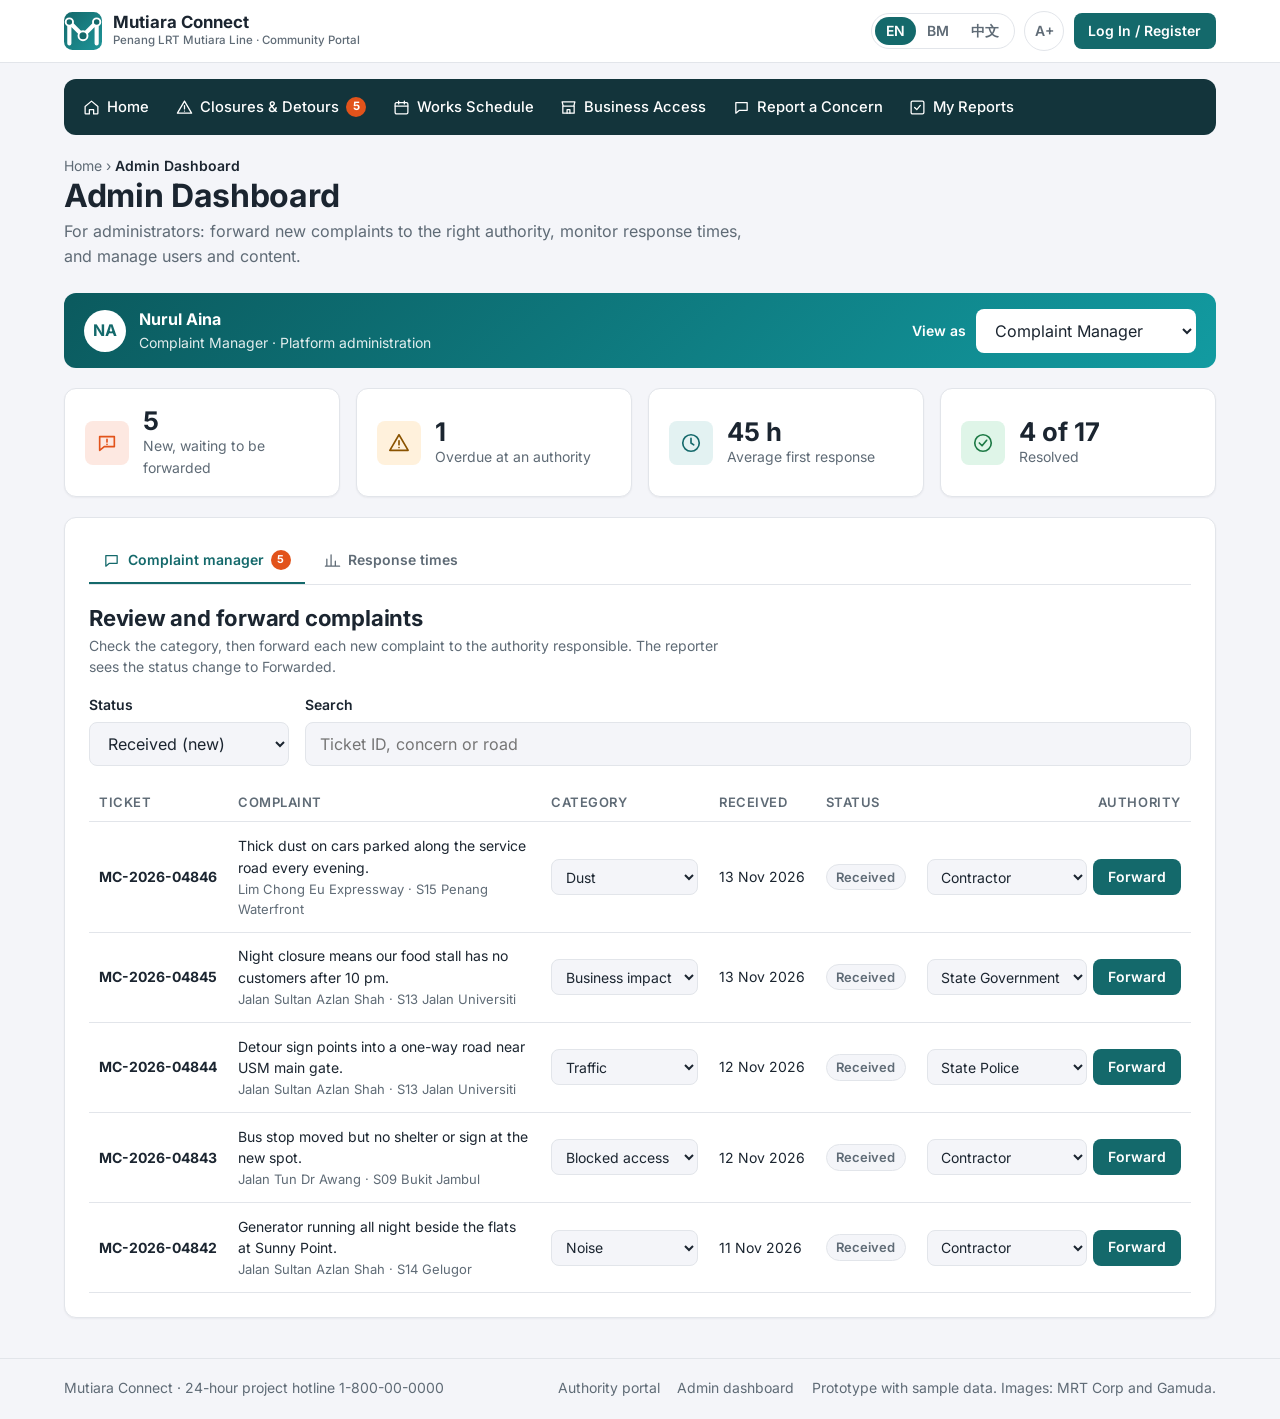
==== commit d831215a: "Build Authority Portal and Admin Dashboard pages (F4, F5) Authority Portal: role views for Contracto" ====
--- a/admin.html
+++ b/admin.html
@@ -6,7 +6,7 @@
   <title>Admin Dashboard | Mutiara Connect</title>
   <link rel="icon" href="images/brand/icon.svg" type="image/svg+xml">
   <link rel="stylesheet" href="css/theme.css?v=3">
-  <!-- Page-specific styles: add a <style> block here or css/admin.css -->
+  <link rel="stylesheet" href="css/staff.css?v=3">
 </head>
 <body data-page="admin">
   <a class="skip-link" href="#main">Skip to main content</a>
@@ -51,16 +51,203 @@
       <p>For administrators: forward new complaints to the right authority, monitor response times, and manage users and content.</p>
     </section>
 
+    <!-- Signed-in administrator + view switch (Complaint Manager, Content Manager) -->
+    <section class="staff-bar" aria-label="Signed-in account">
+      <div class="staff-id">
+        <span class="avatar" id="who-initials" aria-hidden="true">NA</span>
+        <div><strong id="who-name">Nurul Aina</strong><span id="who-role">Complaint Manager · Platform administration</span></div>
+      </div>
+      <div class="field">
+        <label for="role">View as</label>
+        <select id="role">
+          <option value="complaints">Complaint Manager</option>
+          <option value="content">Content Manager</option>
+        </select>
+      </div>
+    </section>
+
+    <!-- Summary (changes with the role) -->
+    <section class="section" aria-label="Summary">
+      <div class="stats" id="stats"></div>
+    </section>
+
     <section class="section">
-      <!-- TODO (Member D): build this page for F5 (FR13 to FR15). Delete this card when done. -->
-      <div class="card">
-        <h2>Page in progress</h2>
-        <p>Complaint Manager and Content Manager views. Use .table for lists and .pill for statuses.</p>
-        <p>Owner: Member D. Use the shared classes in <code>css/theme.css</code> (see THEME.md) so this page matches the homepage.</p>
-        <a class="btn btn-primary" href="index.html">Back to home</a>
+      <div class="card" id="admin-tabs">
+        <div class="tabs" role="tablist" aria-label="Administrator tasks">
+          <button class="tab" type="button" role="tab" id="tab-review" aria-controls="panel-review" aria-selected="true">
+            <svg width="17" height="17" viewBox="0 0 24 24" fill="none" stroke="currentColor" stroke-width="1.8" stroke-linecap="round" stroke-linejoin="round" aria-hidden="true"><path d="M4 5h16v11H9l-5 4z"/></svg>Complaint manager <span class="count" id="tab-review-count">0</span>
+          </button>
+          <button class="tab" type="button" role="tab" id="tab-dashboard" aria-controls="panel-dashboard" aria-selected="false">
+            <svg width="17" height="17" viewBox="0 0 24 24" fill="none" stroke="currentColor" stroke-width="1.8" stroke-linecap="round" stroke-linejoin="round" aria-hidden="true"><path d="M4 20V10M10 20V4M16 20v-7M22 20H2"/></svg>Response times
+          </button>
+          <button class="tab" type="button" role="tab" id="tab-accounts" aria-controls="panel-accounts" aria-selected="false">
+            <svg width="17" height="17" viewBox="0 0 24 24" fill="none" stroke="currentColor" stroke-width="1.8" stroke-linecap="round" stroke-linejoin="round" aria-hidden="true"><circle cx="9" cy="8" r="3.5"/><path d="M2.5 20a6.5 6.5 0 0 1 13 0"/><path d="M17 11h5M19.5 8.5v5"/></svg>Accounts &amp; roles <span class="count" id="tab-accounts-count">0</span>
+          </button>
+          <button class="tab" type="button" role="tab" id="tab-content" aria-controls="panel-content" aria-selected="false">
+            <svg width="17" height="17" viewBox="0 0 24 24" fill="none" stroke="currentColor" stroke-width="1.8" stroke-linecap="round" stroke-linejoin="round" aria-hidden="true"><rect x="4" y="3" width="16" height="18" rx="2"/><path d="M8 8h8M8 12h8M8 16h5"/></svg>Published content
+          </button>
+        </div>
+
+        <!-- FR13: review, categorise and forward complaints -->
+        <div class="tab-panel" role="tabpanel" id="panel-review" aria-labelledby="tab-review" tabindex="0">
+          <div class="card-head">
+            <div>
+              <h2>Review and forward complaints</h2>
+              <p>Check the category, then forward each new complaint to the authority responsible. The reporter sees the status change to Forwarded.</p>
+            </div>
+          </div>
+          <form class="toolbar" onsubmit="return false">
+            <div class="field">
+              <label for="r-status">Status</label>
+              <select id="r-status">
+                <option value="Received">Received (new)</option>
+                <option value="Forwarded">Forwarded</option>
+                <option value="In action">In action</option>
+                <option value="Resolved">Resolved</option>
+                <option value="all">All statuses</option>
+              </select>
+            </div>
+            <div class="field grow">
+              <label for="r-search">Search</label>
+              <input id="r-search" type="search" placeholder="Ticket ID, concern or road">
+            </div>
+          </form>
+          <div class="table-wrap">
+            <table class="table">
+              <caption class="visually-hidden">Complaints</caption>
+              <thead><tr><th scope="col">Ticket</th><th scope="col">Complaint</th><th scope="col">Category</th><th scope="col">Received</th><th scope="col">Status</th><th scope="col" class="actions">Authority</th></tr></thead>
+              <tbody id="review-rows"></tbody>
+            </table>
+          </div>
+        </div>
+
+        <!-- FR14: counts, categories and average response time per authority -->
+        <div class="tab-panel" role="tabpanel" id="panel-dashboard" aria-labelledby="tab-dashboard" tabindex="0" hidden>
+          <div class="split">
+            <div>
+              <div class="card-head">
+                <div>
+                  <h2>Average first response by authority</h2>
+                  <p>Hours from forwarding to the authority's first official response. Target: 72 hours.</p>
+                </div>
+              </div>
+              <ul class="bars" id="response-bars"></ul>
+              <p class="bar-note"><span aria-hidden="true">▏</span>The dark line marks the 72-hour target. Orange bars are over target.</p>
+              <div class="table-wrap gap-top">
+                <table class="table">
+                  <caption class="visually-hidden">Complaints by authority</caption>
+                  <thead><tr><th scope="col">Authority</th><th scope="col">Assigned</th><th scope="col">Waiting reply</th><th scope="col">Overdue</th><th scope="col">Resolved</th></tr></thead>
+                  <tbody id="authority-rows"></tbody>
+                </table>
+              </div>
+            </div>
+            <div class="form-box">
+              <h3>Complaints by category</h3>
+              <ul class="bars" id="category-bars"></ul>
+            </div>
+          </div>
+        </div>
+
+        <!-- FR15: approve accounts and assign roles -->
+        <div class="tab-panel" role="tabpanel" id="panel-accounts" aria-labelledby="tab-accounts" tabindex="0" hidden>
+          <div class="card-head">
+            <div>
+              <h2>Accounts waiting for approval</h2>
+              <p>Authorities cannot register themselves. Check the request with the agency before approving.</p>
+            </div>
+          </div>
+          <div class="table-wrap">
+            <table class="table">
+              <caption class="visually-hidden">Account requests</caption>
+              <thead><tr><th scope="col">Name</th><th scope="col">Organisation</th><th scope="col">Requested role</th><th scope="col">Requested</th><th scope="col"><span class="visually-hidden">Action</span></th></tr></thead>
+              <tbody id="request-rows"></tbody>
+            </table>
+          </div>
+
+          <div class="card-head gap-top-lg">
+            <div>
+              <h2>All users</h2>
+              <p>Change a role from the list. Suspended users cannot log in.</p>
+            </div>
+          </div>
+          <form class="toolbar" onsubmit="return false">
+            <div class="field">
+              <label for="u-type">User type</label>
+              <select id="u-type"><option value="all">All users</option><option>Regular User</option><option>Authority</option><option>Administrator</option></select>
+            </div>
+            <div class="field grow">
+              <label for="u-search">Search</label>
+              <input id="u-search" type="search" placeholder="Name or email">
+            </div>
+          </form>
+          <div class="table-wrap">
+            <table class="table">
+              <caption class="visually-hidden">Users</caption>
+              <thead><tr><th scope="col">Name</th><th scope="col">Role</th><th scope="col">Last active</th><th scope="col">Status</th><th scope="col"><span class="visually-hidden">Action</span></th></tr></thead>
+              <tbody id="user-rows"></tbody>
+            </table>
+          </div>
+        </div>
+
+        <!-- FR15: review, edit or remove published content -->
+        <div class="tab-panel" role="tabpanel" id="panel-content" aria-labelledby="tab-content" tabindex="0" hidden>
+          <div class="card-head">
+            <div>
+              <h2>Published content</h2>
+              <p>Notices posted by authorities and the team. Approve new posts, correct mistakes, or remove anything out of date.</p>
+            </div>
+          </div>
+          <form class="toolbar" onsubmit="return false">
+            <div class="field">
+              <label for="p-status">Status</label>
+              <select id="p-status"><option value="all">All content</option><option>Pending review</option><option>Published</option><option>Removed</option></select>
+            </div>
+          </form>
+          <div class="table-wrap">
+            <table class="table">
+              <caption class="visually-hidden">Published content</caption>
+              <thead><tr><th scope="col">Content</th><th scope="col">Posted by</th><th scope="col">Posted</th><th scope="col">Status</th><th scope="col"><span class="visually-hidden">Action</span></th></tr></thead>
+              <tbody id="content-rows"></tbody>
+            </table>
+          </div>
+        </div>
       </div>
     </section>
   </main>
+
+  <!-- Edit content -->
+  <dialog class="staff-dialog" id="edit-dialog" aria-labelledby="ed-title">
+    <form method="dialog" id="edit-form" novalidate>
+      <div class="dialog-head">
+        <div><h2 id="ed-title">Edit content</h2><p id="ed-sub"></p></div>
+        <button class="dialog-close" type="button" data-close aria-label="Close">×</button>
+      </div>
+      <div class="dialog-body">
+        <div class="field" id="ed-head-field">
+          <label for="ed-head">Headline</label>
+          <input id="ed-head" type="text">
+          <span class="error-text" id="ed-error" hidden>The headline cannot be empty.</span>
+        </div>
+        <div class="field">
+          <label for="ed-body">Details</label>
+          <textarea id="ed-body"></textarea>
+        </div>
+        <div class="field">
+          <label for="ed-note">Note to the author <span class="opt">(optional)</span></label>
+          <input id="ed-note" type="text" placeholder="e.g. Corrected the end date">
+        </div>
+      </div>
+      <div class="dialog-foot">
+        <button class="btn btn-outline" type="button" data-close>Cancel</button>
+        <button class="btn btn-primary" type="submit">Save and publish</button>
+      </div>
+    </form>
+  </dialog>
+
+  <div class="toast" id="toast" role="status" hidden>
+    <svg viewBox="0 0 24 24" fill="none" stroke="currentColor" stroke-width="2.2" stroke-linecap="round" stroke-linejoin="round" aria-hidden="true"><path d="m5 12 5 5 9-10"/></svg><span></span>
+  </div>
+
 
   <!-- ===== FOOTER (identical on every page) ===== -->
   <footer class="site-footer">
@@ -76,5 +263,7 @@
   <!-- ===== END FOOTER ===== -->
 
   <script src="js/main.js?v=3"></script>
+  <script src="js/staff.js?v=1"></script>
+  <script src="js/admin.js?v=1"></script>
 </body>
 </html>
--- a/css/staff.css
+++ b/css/staff.css
@@ -0,0 +1,120 @@
+/* Mutiara Connect – staff pages (Authority Portal, Admin Dashboard).
+   Shared styles live in theme.css; this file only adds what the
+   two staff pages need: role bar, stat tiles, tabs, dialog, bars. */
+
+/* ---------- Signed-in bar ---------- */
+.staff-bar { display: flex; align-items: center; justify-content: space-between; gap: 0.75rem 1.25rem; flex-wrap: wrap; margin-top: 1rem; padding: 0.9rem 1.25rem; border-radius: var(--r); color: #fff; background: linear-gradient(135deg, #0B5A5E, #129BA1); }
+.staff-id { display: flex; align-items: center; gap: 0.8rem; }
+.avatar { display: grid; place-items: center; width: 42px; height: 42px; border-radius: 50%; background: #fff; color: var(--teal); font-weight: 700; flex: none; }
+.staff-id > div strong { display: block; font-size: 1rem; }
+.staff-id > div span { display: block; font-size: var(--text-sm); color: rgba(255,255,255,.88); }
+.staff-bar .field { margin: 0; display: flex; align-items: center; gap: 0.6rem; }
+.staff-bar .field label { margin: 0; color: #fff; }
+.staff-bar select { width: auto; min-width: 220px; background: #fff; border-color: transparent; }
+
+/* ---------- Stat tiles ---------- */
+.stats { display: grid; grid-template-columns: repeat(4, 1fr); gap: 1rem; }
+.stat { background: var(--card); border: 1px solid var(--border); border-radius: var(--r); padding: 1.1rem 1.25rem; box-shadow: var(--shadow); display: flex; gap: 0.9rem; align-items: center; }
+.stat-icon { display: grid; place-items: center; width: 44px; height: 44px; border-radius: var(--r-sm); background: var(--teal-soft); color: var(--teal); flex: none; }
+.stat-icon svg { width: 22px; height: 22px; }
+.stat-icon.is-orange { background: var(--red-bg); color: var(--orange); }
+.stat-icon.is-amber { background: var(--amber-bg); color: var(--amber-ink); }
+.stat-icon.is-green { background: var(--green-bg); color: var(--green-ink); }
+.stat-num { display: block; font-size: 1.6rem; font-weight: 700; line-height: 1.1; }
+.stat-label { display: block; font-size: var(--text-sm); color: var(--muted); }
+
+/* ---------- Tabs ---------- */
+.tabs { display: flex; gap: 0.25rem; flex-wrap: nowrap; overflow-x: auto; border-bottom: 1px solid var(--border); margin: -0.25rem 0 1.25rem; }
+.tab { display: inline-flex; align-items: center; gap: 0.45rem; border: 0; background: none; padding: 0.75rem 0.9rem; font: 600 var(--text-sm)/1.2 var(--font); color: var(--muted); border-bottom: 3px solid transparent; margin-bottom: -1px; cursor: pointer; white-space: nowrap; }
+.tab:hover { color: var(--teal); }
+.tab[aria-selected="true"] { color: var(--teal); border-bottom-color: var(--teal); }
+.tab .count { font-size: 0.68rem; }
+.tab-panel:focus-visible { outline-offset: 6px; }
+
+/* ---------- Toolbars and tables ---------- */
+.toolbar { display: flex; align-items: flex-end; gap: 0.75rem 1rem; flex-wrap: wrap; margin-bottom: 1rem; }
+.toolbar .field { margin: 0; min-width: 200px; }
+.toolbar .grow { flex: 1 1 260px; }
+.toolbar .btn { margin-left: auto; }
+.table-wrap { position: relative; overflow-x: auto; }  /* relative: keeps hidden labels inside the scroll box */
+.table tbody tr:hover { background: #FAFBFC; }
+.table .id { font-weight: 700; white-space: nowrap; }
+.table .sub { display: block; color: var(--muted); font-size: var(--text-xs); }
+.table .actions { text-align: right; white-space: nowrap; }
+.table .actions .btn + .btn { margin-left: 0.35rem; }
+.forward-cell { display: flex; gap: 0.4rem; justify-content: flex-end; }
+.forward-cell select, .inline-select { min-height: 36px; padding: 0.3rem 0.6rem; font-size: var(--text-sm); width: auto; }
+.empty-row td { text-align: center; color: var(--muted); padding: 1.5rem; }
+.due-late { color: var(--error); font-weight: 600; }
+.due-soon { color: var(--amber-ink); font-weight: 600; }
+
+/* Extra pills for content and user states */
+.pill-planned { background: var(--teal-soft); color: var(--teal); }
+.pill-suspended { background: var(--red-bg); color: var(--red-ink); }
+
+/* ---------- Two-column layout: list + form ---------- */
+.split { display: grid; grid-template-columns: minmax(0, 1.5fr) minmax(0, 1fr); gap: 1.5rem; align-items: start; }
+.form-box { background: var(--bg); border: 1px solid var(--border); border-radius: var(--r); padding: 1.25rem; }
+.form-box h3 { margin-bottom: 0.9rem; }
+.form-row { display: grid; grid-template-columns: 1fr 1fr; gap: 0 0.75rem; }
+.form-box input, .form-box select, .form-box textarea { background: #fff; }
+.form-box textarea { min-height: 90px; }
+.form-actions { display: flex; gap: 0.5rem; flex-wrap: wrap; }
+.notice-actions { display: flex; flex-direction: column; gap: 0.4rem; align-self: center; }
+.notice-actions .btn { align-self: stretch; }
+.notice.is-ended { opacity: .55; }
+
+/* ---------- Response-time bars ---------- */
+.bars { list-style: none; margin: 0; padding: 0; display: grid; gap: 1rem; }
+.bar-row { display: grid; grid-template-columns: 170px 1fr 80px; gap: 0.75rem; align-items: center; font-size: var(--text-sm); }
+.bar-row strong { font-weight: 600; }
+.bar-track { position: relative; height: 14px; background: var(--bg); border-radius: 999px; overflow: hidden; }
+.bar-fill { position: absolute; inset: 0 auto 0 0; background: var(--teal-mid); border-radius: 999px; }
+.bar-fill.is-late { background: var(--orange); }
+.bar-target { position: absolute; top: -3px; bottom: -3px; width: 2px; background: var(--ink); }
+.bar-value { text-align: right; font-weight: 700; }
+.bar-note { color: var(--muted); font-size: var(--text-xs); margin: 0.9rem 0 0; }
+
+/* ---------- Dialog ---------- */
+.staff-dialog { width: min(640px, calc(100% - 2rem)); border: 0; border-radius: var(--r); padding: 0; color: var(--ink); box-shadow: 0 20px 50px rgba(16, 24, 40, .25); }
+.staff-dialog::backdrop { background: rgba(19, 52, 59, .55); }
+.dialog-head { display: flex; justify-content: space-between; align-items: flex-start; gap: 1rem; padding: 1.25rem 1.5rem; border-bottom: 1px solid var(--border); }
+.dialog-head h2 { margin: 0; font-size: 1.2rem; }
+.dialog-head p { margin: 0.2rem 0 0; color: var(--muted); font-size: var(--text-sm); }
+.dialog-close { border: 1px solid var(--border); background: var(--card); width: 36px; height: 36px; border-radius: var(--r-sm); font-size: 1.2rem; line-height: 1; cursor: pointer; color: var(--muted); flex: none; }
+.dialog-body { padding: 1.25rem 1.5rem; max-height: 70vh; overflow-y: auto; }
+.dialog-body .status-steps { margin-bottom: 1.25rem; }
+.detail-list { display: grid; grid-template-columns: 130px 1fr; gap: 0.4rem 1rem; margin: 0 0 1.1rem; font-size: var(--text-sm); }
+.detail-list dt { color: var(--muted); font-weight: 600; }
+.detail-list dd { margin: 0; }
+.quote { background: var(--bg); border-left: 4px solid var(--teal-mid); border-radius: 0 var(--r-sm) var(--r-sm) 0; padding: 0.75rem 1rem; margin: 0 0 1.1rem; font-size: 0.95rem; }
+.history { list-style: none; margin: 0 0 1.1rem; padding: 0; font-size: var(--text-sm); }
+.history li { padding: 0.45rem 0; border-top: 1px dashed var(--border); }
+.history time { color: var(--muted); font-size: var(--text-xs); display: block; }
+.dialog-foot { display: flex; justify-content: flex-end; gap: 0.5rem; padding: 1rem 1.5rem; border-top: 1px solid var(--border); background: var(--bg); border-radius: 0 0 var(--r) var(--r); }
+
+/* ---------- Toast ---------- */
+.toast { position: fixed; left: 50%; bottom: 1.5rem; translate: -50% 0; z-index: 200; display: flex; align-items: center; gap: 0.6rem; background: var(--nav); color: #fff; padding: 0.8rem 1.1rem; border-radius: var(--r-sm); box-shadow: 0 10px 30px rgba(16,24,40,.25); font-size: var(--text-sm); font-weight: 500; max-width: calc(100% - 2rem); }
+.toast svg { width: 18px; height: 18px; color: #7FD3D5; flex: none; }
+
+/* ---------- Responsive ---------- */
+@media (max-width: 980px) {
+  .stats { grid-template-columns: repeat(2, 1fr); }
+  .split { grid-template-columns: minmax(0, 1fr); }
+}
+@media (max-width: 600px) {
+  .stats { grid-template-columns: 1fr; }
+  .form-row { grid-template-columns: 1fr; }
+  .bar-row { grid-template-columns: 1fr 60px; }
+  .bar-row strong { grid-column: 1 / -1; }
+  .detail-list { grid-template-columns: 1fr; }
+  .staff-bar select { min-width: 0; width: 100%; }
+  .staff-bar .field { flex-wrap: wrap; width: 100%; }
+  .toolbar .btn { margin-left: 0; }
+}
+
+.field label .opt { font-weight: 400; color: var(--muted); }
+
+.gap-top { margin-top: 1.25rem; }
+.gap-top-lg { margin-top: 2rem; }
+.table td.nowrap { white-space: nowrap; }
